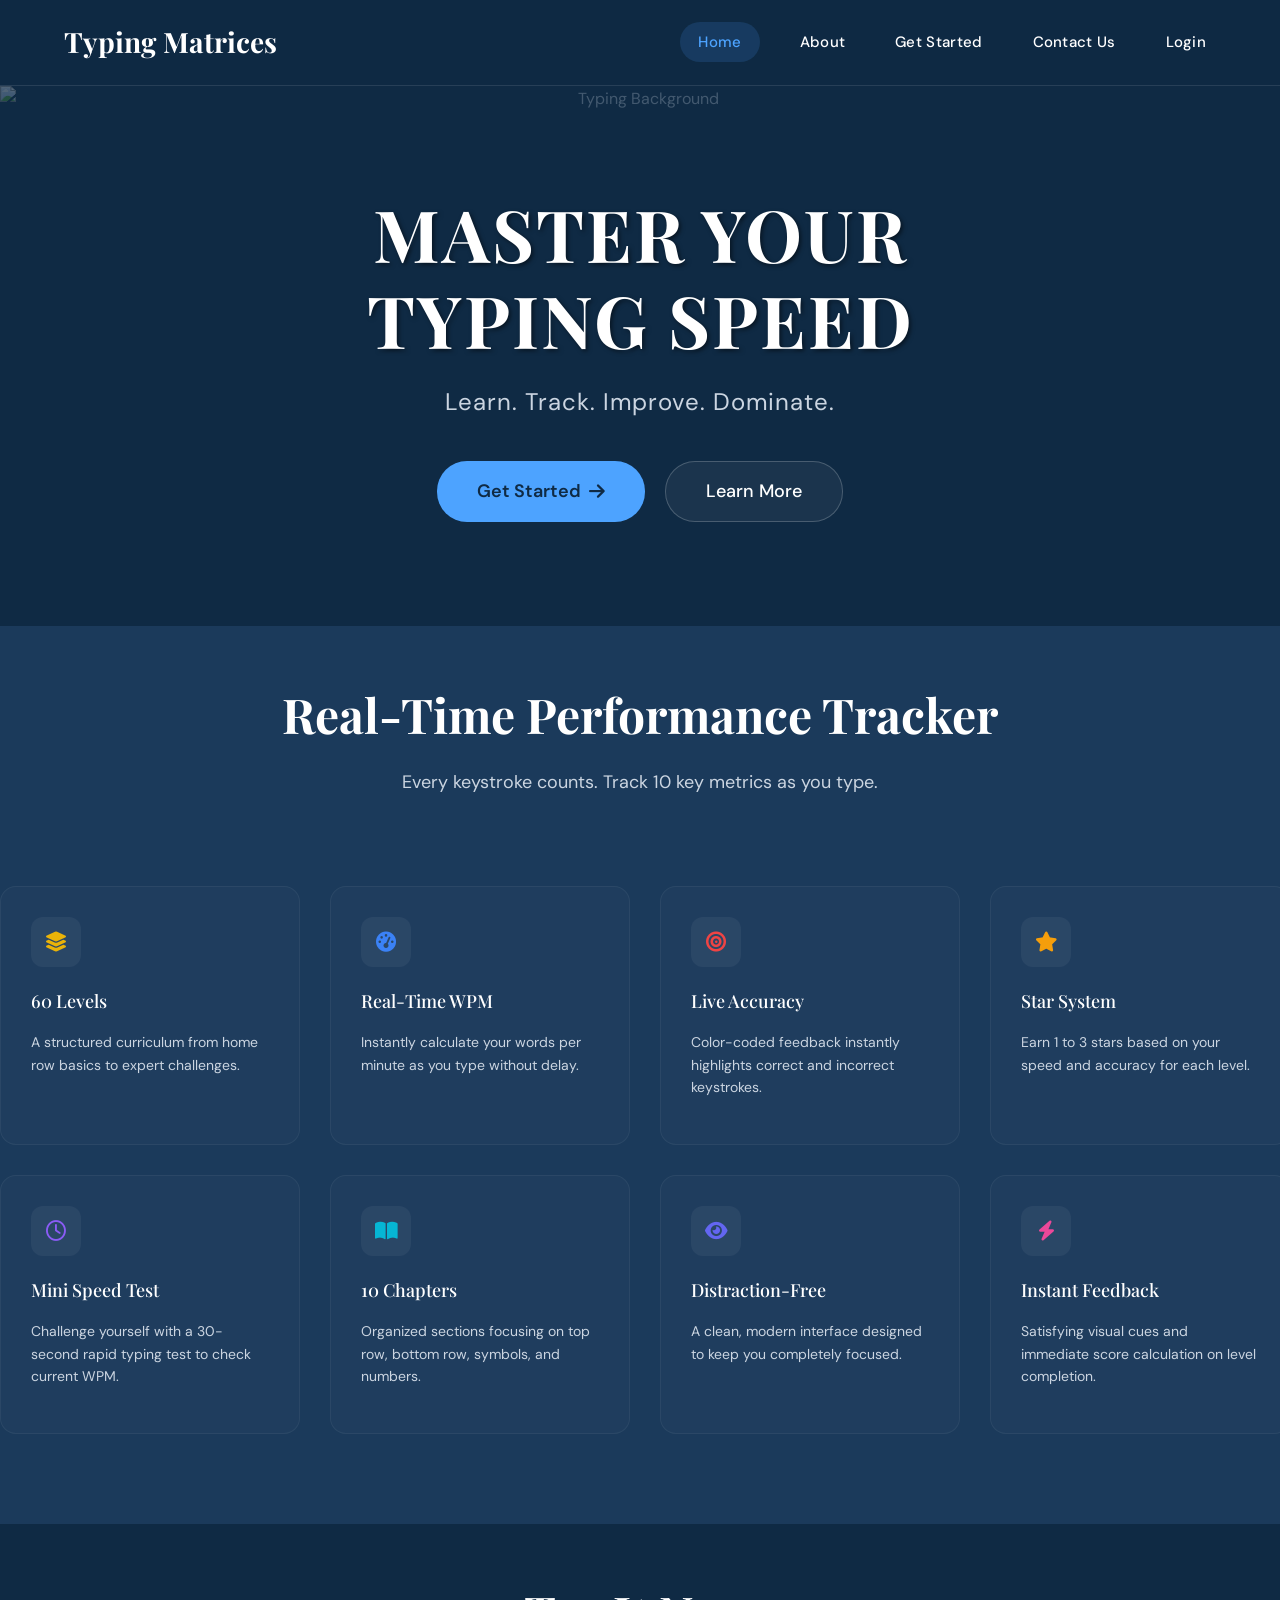
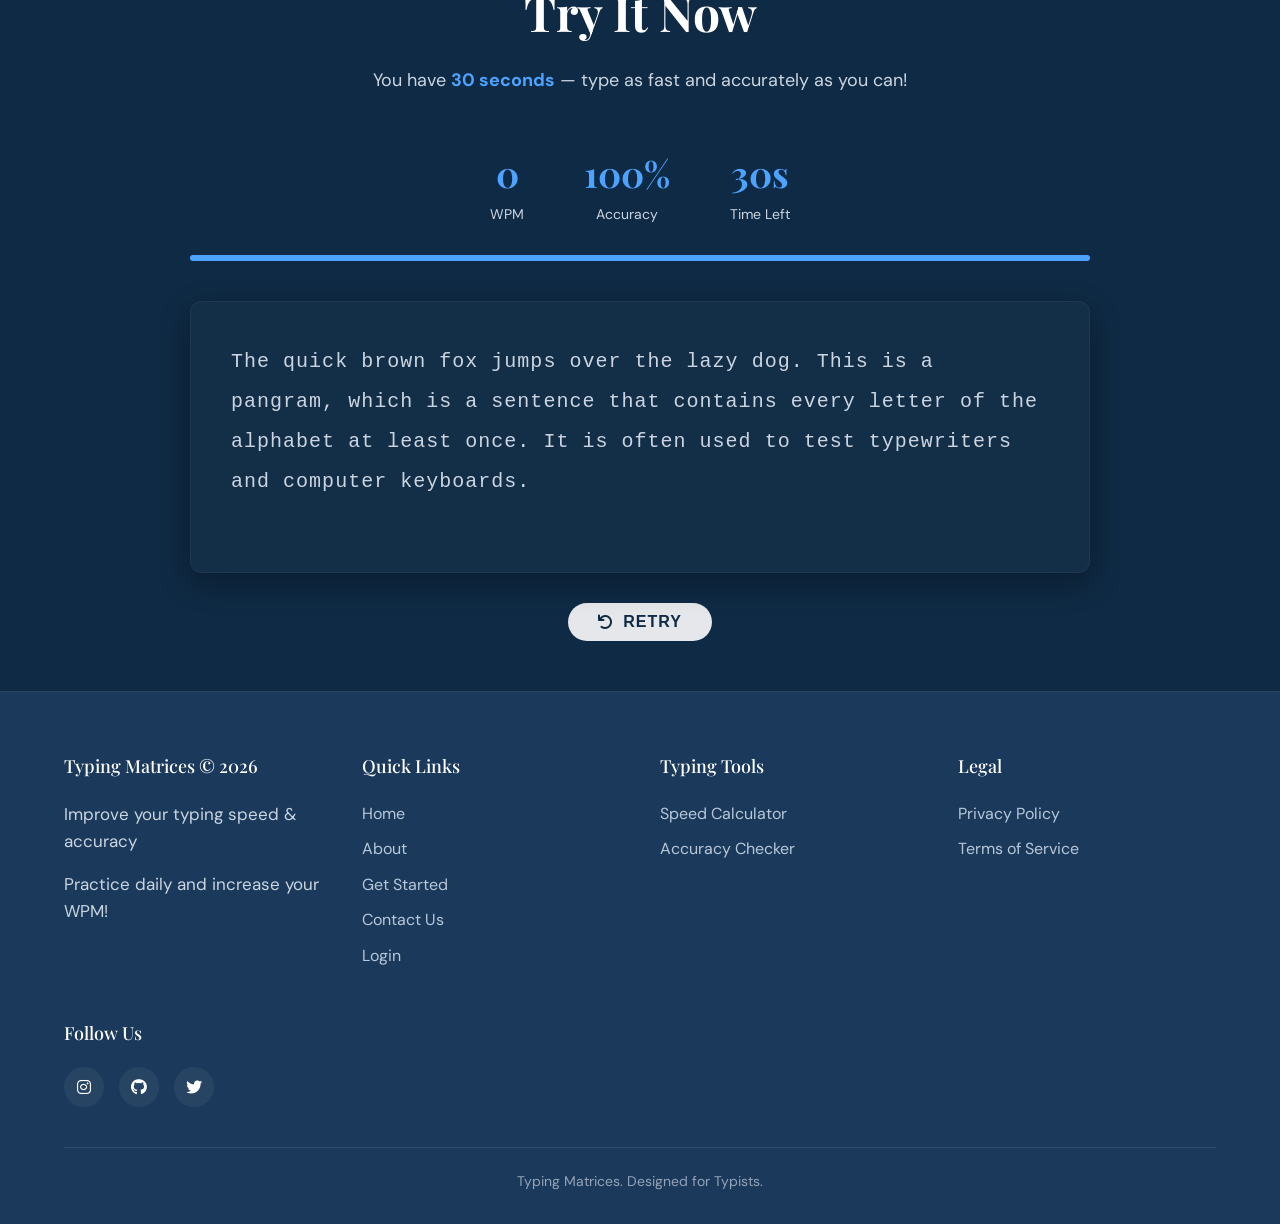
==== index.html @ b95aabd3 "Initial commit" ====
<!DOCTYPE html>
<html lang="en">
<head>
  <meta charset="UTF-8">
  <meta name="viewport" content="width=device-width, initial-scale=1.0">
  <title>Typing Matrices | Speed Typing Test</title>
  <meta name="description" content="Master your Typing Speed. Learn, track, and improve with Typing Matrices.">
  <link rel="stylesheet" href="css/style.css">
  <style>
    /* Home specific styles */
    /* Hero Slider */
    .hero {
      position: relative;
      height: 60vh;
      min-height: 450px;
      overflow: hidden;
      display: flex;
      align-items: center;
      justify-content: center;
      text-align: center;
    }
    
    .section {
      padding: 50px 0;
    }

    .hero-slider {
      position: absolute;
      top: 0; left: 0; width: 100%; height: 100%;
      z-index: -1;
    }

    .hero-slider img {
      width: 100%; height: 100%;
      object-fit: cover;
      opacity: 0;
      transition: opacity 1s ease-in-out;
      position: absolute;
      top: 0; left: 0;
    }

    .hero-slider img.active {
      opacity: 0.4;
    }
    
    .hero-overlay {
      position: absolute;
      top: 0; left: 0; width: 100%; height: 100%;
      background: linear-gradient(to bottom, rgba(15, 42, 68, 0.3), var(--bg-primary));
      z-index: -1;
    }

    .hero-content {
      z-index: 1;
      max-width: 800px;
      padding: 0 20px;
    }

    .hero-buttons {
      margin-top: 30px;
      display: flex;
      gap: 20px;
      justify-content: center;
    }

    /* Performance Tracker Carousel */
    .performance-section {
      background: var(--bg-secondary);
      overflow: hidden;
    }
    
    .marquee-container {
      width: 100%;
      overflow: hidden;
      display: flex;
      flex-direction: column;
      gap: 30px;
      padding: 40px 0;
    }

    .marquee-row {
      display: flex;
      width: max-content;
      gap: 30px;
    }

    .marquee-left {
      animation: marqueeLeft 30s linear infinite;
    }
    .marquee-left:hover {
      animation-play-state: paused;
    }

    .marquee-right {
      animation: marqueeRight 30s linear infinite;
    }
    .marquee-right:hover {
      animation-play-state: paused;
    }

    @keyframes marqueeLeft {
      0% { transform: translateX(0); }
      100% { transform: translateX(-50%); }
    }

    @keyframes marqueeRight {
      0% { transform: translateX(-50%); }
      100% { transform: translateX(0); }
    }
    
    .tracker-card {
      min-width: 300px;
      scroll-snap-align: center;
      text-align: center;
      cursor: pointer;
    }

    .tracker-card i {
      font-size: 40px;
      color: var(--accent);
      margin-bottom: 20px;
      transition: var(--transition);
    }
    
    .tracker-card:hover i {
      transform: scale(1.1);
    }

    .tracker-card.active-glow {
      border-color: var(--accent);
      box-shadow: 0 0 20px rgba(77, 163, 255, 0.4);
      transform: scale(1.05);
    }

    /* Mini Typing Test */
    .test-section {
      position: relative;
    }
    
    .typing-box {
      background: var(--bg-secondary);
      border-radius: 20px;
      padding: 40px;
      margin-top: 40px;
      box-shadow: 0 10px 30px rgba(0,0,0,0.3);
      border: 1px solid rgba(255,255,255,0.05);
    }

    .paragraph-display {
      font-size: 24px;
      line-height: 1.8;
      margin-bottom: 30px;
      color: var(--text-secondary);
      font-family: monospace;
      letter-spacing: 1px;
      user-select: none;
    }

    .paragraph-display span.correct { color: #4ade80; }
    .paragraph-display span.incorrect { color: #f87171; background: rgba(248, 113, 113, 0.2); border-radius: 3px; }
    .paragraph-display span.current { border-bottom: 2px solid var(--accent); color: var(--text-primary); }

    .typing-input {
      width: 100%;
      background: transparent;
      border: 2px solid rgba(255,255,255,0.1);
      border-radius: 10px;
      padding: 20px;
      font-size: 20px;
      color: var(--text-primary);
      font-family: monospace;
      transition: var(--transition);
      outline: none;
    }

    .typing-input:focus {
      border-color: var(--accent);
      box-shadow: 0 0 15px rgba(77, 163, 255, 0.2);
    }

    /* Hero Section Update */
    .hero-title {
      font-family: 'Playfair Display', serif;
      font-size: 72px;
      font-weight: 700;
      text-transform: uppercase;
      letter-spacing: 2px;
      margin-bottom: 20px;
      text-shadow: 2px 2px 4px rgba(0,0,0,0.5);
    }
    
    .hero-subtitle {
      font-size: 24px;
      font-weight: 400;
      margin-bottom: 40px;
      letter-spacing: 1px;
    }

    .hero-btn-primary {
      background: #4DA3FF;
      color: #0F2A44;
      font-weight: 600;
      padding: 15px 40px;
      border-radius: 30px;
      font-size: 18px;
    }

    .hero-btn-secondary {
      background: rgba(255,255,255,0.05);
      border: 1px solid rgba(255,255,255,0.2);
      backdrop-filter: blur(5px);
      padding: 15px 40px;
      border-radius: 30px;
      font-size: 18px;
    }

    /* Section Titles */
    .section-title {
      font-family: 'Playfair Display', serif;
      font-size: 48px;
      font-weight: 700;
      margin-bottom: 15px;
    }
    
    .section-subtitle {
      font-size: 18px;
      color: var(--text-secondary);
      margin-bottom: 50px;
    }

    /* Tracker Cards Updates */
    .tracker-card {
      width: 300px;
      background: rgba(255,255,255,0.02);
      border: 1px solid rgba(255,255,255,0.05);
      border-radius: 16px;
      padding: 30px;
      text-align: left;
      cursor: pointer;
      transition: var(--transition);
      flex-shrink: 0;
    }

    .tracker-card-icon {
      width: 50px;
      height: 50px;
      background: rgba(255,255,255,0.05);
      border-radius: 12px;
      display: flex;
      align-items: center;
      justify-content: center;
      margin-bottom: 20px;
    }

    .tracker-card-icon i {
      font-size: 20px;
      margin: 0;
    }

    .tracker-card h3 {
      font-size: 18px;
      margin-bottom: 15px;
      color: var(--text-primary);
    }
    
    .tracker-card p {
      font-size: 14px;
      color: var(--text-secondary);
      line-height: 1.6;
    }

    .tracker-card:hover {
      background: rgba(255,255,255,0.05);
      transform: translateY(-5px);
    }

    /* Mini Typing Test Updates */
    .stats-top {
      display: flex;
      justify-content: center;
      gap: 60px;
      margin-bottom: 30px;
    }

    .stat-top-item {
      text-align: center;
    }

    .stat-top-value {
      font-family: 'Playfair Display', serif;
      font-size: 36px;
      font-weight: 700;
      color: #4DA3FF;
    }

    .stat-top-label {
      font-size: 14px;
      color: var(--text-secondary);
    }

    .typing-box-wrapper {
      max-width: 900px;
      margin: 0 auto;
      position: relative;
    }

    .typing-progress-line {
      height: 6px;
      background: #4DA3FF;
      border-radius: 4px;
      margin-bottom: 20px;
    }

    .typing-box {
      background: rgba(255,255,255,0.02);
      border-radius: 12px;
      padding: 40px;
      border: 1px solid rgba(255,255,255,0.05);
      position: relative;
      cursor: text;
    }

    .paragraph-display {
      font-size: 20px;
      line-height: 2;
      color: var(--text-secondary);
      font-family: 'Courier New', Courier, monospace;
      letter-spacing: 1px;
      user-select: none;
      text-align: left;
    }

    .paragraph-display span.correct { color: #fff; }
    .paragraph-display span.incorrect { color: #f87171; }
    .paragraph-display span.current { 
      border-left: 2px solid #4DA3FF; 
      color: #fff;
    }

    .typing-input {
      position: absolute;
      opacity: 0;
      top: 0;
      left: 0;
      width: 100%;
      height: 100%;
      z-index: 10;
      cursor: text;
    }

    .controls {
      text-align: center;
      margin-top: 30px;
    }

    .btn-retry {
      background: #E5E7EB;
      color: #0F2A44;
      font-weight: 600;
      padding: 10px 30px;
      border-radius: 20px;
      letter-spacing: 1px;
    }

    @media (max-width: 768px) {
      .hero-title { font-size: 40px; }
      .section-title { font-size: 32px; }
      .stats-top { gap: 30px; }
      .stat-top-value { font-size: 28px; }
    }
  </style>
</head>
<body>

  <!-- Header -->
  <header class="navbar">
    <div class="brand-name">Typing Matrices</div>
    <div class="menu-toggle" id="mobile-menu"><i class="fas fa-bars"></i></div>
    <nav class="nav-links" id="nav-links">
      <a href="index.html" class="active">Home</a>
      <a href="about.html">About</a>
      <a href="getstarted.html">Get Started</a>
      <a href="contact.html">Contact Us</a>
      <a href="login.html">Login</a>
    </nav>
  </header>

  <!-- Section A: Hero Slider -->
  <section class="hero">
    <div class="hero-slider" id="hero-slider">
      <!-- Images injected by JS -->
    </div>
    <div class="hero-overlay"></div>
    <div class="hero-content animate-fade">
      <h1 class="hero-title">MASTER YOUR TYPING SPEED</h1>
      <p class="hero-subtitle">Learn. Track. Improve. Dominate.</p>
      <div class="hero-buttons">
        <a href="getstarted.html" class="btn hero-btn-primary">Get Started <i class="fas fa-arrow-right"></i></a>
        <a href="about.html" class="btn btn-outline hero-btn-secondary">Learn More</a>
      </div>
    </div>
  </section>

  <!-- Section B: Performance Tracker -->
  <section class="section performance-section">
    <div class="text-center">
      <h2 class="section-title">Real-Time Performance Tracker</h2>
      <p class="section-subtitle">Every keystroke counts. Track 10 key metrics as you type.</p>
    </div>
    <div class="marquee-container" id="marquee-container">
      <div class="marquee-row marquee-left" id="marquee-top">
        <!-- Cards injected by JS -->
      </div>
      <div class="marquee-row marquee-right" id="marquee-bottom">
        <!-- Cards injected by JS -->
      </div>
    </div>
  </section>

  <!-- Section C: Mini Typing Test -->
  <section class="section test-section container">
    <div class="text-center">
      <h2 class="section-title">Try It Now</h2>
      <p class="section-subtitle">You have <span style="color: #4DA3FF; font-weight: bold;">30 seconds</span> — type as fast and accurately as you can!</p>
    </div>
    
    <div class="stats-top">
      <div class="stat-top-item">
        <div class="stat-top-value" id="wpm-display">0</div>
        <div class="stat-top-label">WPM</div>
      </div>
      <div class="stat-top-item">
        <div class="stat-top-value" id="accuracy-display">100%</div>
        <div class="stat-top-label">Accuracy</div>
      </div>
      <div class="stat-top-item">
        <div class="stat-top-value" id="mini-timer">30s</div>
        <div class="stat-top-label">Time Left</div>
      </div>
    </div>

    <div class="typing-box-wrapper">
      <div class="typing-progress-line"></div>
      <div class="typing-box">
        <div class="paragraph-display" id="paragraph-display"></div>
        <input type="text" class="typing-input" id="typing-input" placeholder="" autocomplete="off">
      </div>
    </div>
    
    <div class="controls">
      <button class="btn btn-retry" id="refresh-btn"><i class="fas fa-undo"></i> RETRY</button>
    </div>
  </section>

  <!-- Footer -->
  <footer>
    <div class="container">
      <div class="footer-container">
        <div class="footer-col">
          <h4>Typing Matrices &copy; 2026</h4>
          <p>Improve your typing speed & accuracy</p>
          <p>Practice daily and increase your WPM!</p>
        </div>
        <div class="footer-col">
          <h4>Quick Links</h4>
          <ul>
            <li><a href="index.html">Home</a></li>
            <li><a href="about.html">About</a></li>
            <li><a href="getstarted.html">Get Started</a></li>
            <li><a href="contact.html">Contact Us</a></li>
            <li><a href="login.html">Login</a></li>
          </ul>
        </div>
        <div class="footer-col">
          <h4>Typing Tools</h4>
          <ul>
            <li><a href="#">Speed Calculator</a></li>
            <li><a href="#">Accuracy Checker</a></li>
          </ul>
        </div>
        <div class="footer-col">
          <h4>Legal</h4>
          <ul>
            <li><a href="#">Privacy Policy</a></li>
            <li><a href="#">Terms of Service</a></li>
          </ul>
        </div>
        <div class="footer-col">
          <h4>Follow Us</h4>
          <div class="social-links">
            <a href="#"><i class="fab fa-instagram"></i></a>
            <a href="#"><i class="fab fa-github"></i></a>
            <a href="#"><i class="fab fa-twitter"></i></a>
          </div>
        </div>
      </div>
      <div class="footer-bottom">
        <small>Typing Matrices. Designed for Typists.</small>
      </div>
    </div>
  </footer>

  <script src="js/main.js"></script>
</body>
</html>
---- css/style.css ----
@import url('https://fonts.googleapis.com/css2?family=DM+Sans:wght@400;500;700&family=Playfair+Display:wght@400;500;700&display=swap');
@import url('https://cdnjs.cloudflare.com/ajax/libs/font-awesome/6.0.0/css/all.min.css');

:root {
  --bg-primary: #0F2A44;
  --bg-secondary: #1B3A5B;
  --text-primary: #FFFFFF;
  --text-secondary: #cbd5e1;
  --text-accent: #B8C7D9;
  --btn-bg: #E5E7EB;
  --btn-text: #0F2A44;
  --accent: #4DA3FF;
  --text-small: #94a3b8;
  --font-main: 'DM Sans', sans-serif;
  --font-heading: 'Playfair Display', serif;
  --transition: all 0.3s ease;
}

* {
  margin: 0;
  padding: 0;
  box-sizing: border-box;
}

body {
  font-family: var(--font-main);
  background-color: var(--bg-primary);
  color: var(--text-secondary);
  line-height: 1.6;
  overflow-x: hidden;
}

h1, h2, h3, h4, h5, h6 {
  font-family: var(--font-heading);
  color: var(--text-primary);
  margin-bottom: 16px;
}

h1 { font-size: 68px; font-weight: 400; line-height: 1.2; }
h2 { font-size: 40px; font-weight: 500; }
h3 { font-size: 26px; font-weight: 500; }
h4 { font-size: 20px; font-weight: 500; }
p  { font-size: 17px; color: var(--text-secondary); margin-bottom: 1rem; }
small { font-size: 14px; color: var(--text-small); }
a { color: var(--text-primary); text-decoration: none; transition: var(--transition); }
ul { list-style: none; }

/* Buttons */
.btn {
  display: inline-flex;
  align-items: center;
  justify-content: center;
  gap: 8px;
  background-color: var(--btn-bg);
  color: var(--btn-text);
  padding: 12px 28px;
  font-size: 16px;
  font-weight: 500;
  border-radius: 30px;
  border: none;
  cursor: pointer;
  transition: var(--transition);
}

.btn:hover {
  background-color: var(--accent);
  color: var(--text-primary);
  box-shadow: 0 4px 15px rgba(77, 163, 255, 0.4);
}

.btn-outline {
  background: transparent;
  border: 2px solid var(--btn-bg);
  color: var(--text-primary);
}

.btn-outline:hover {
  background-color: var(--accent);
  border-color: var(--accent);
  color: var(--text-primary);
}

/* Header Navbar */
.navbar {
  position: sticky;
  top: 0;
  z-index: 1000;
  background-color: rgba(15, 42, 68, 0.95);
  backdrop-filter: blur(10px);
  border-bottom: 1px solid rgba(255,255,255,0.1);
  display: flex;
  justify-content: space-between;
  align-items: center;
  padding: 20px 5%;
}

.brand-name {
  font-family: var(--font-heading);
  color: var(--text-primary);
  font-size: 28px;
  font-weight: 700;
}

.nav-links {
  display: flex;
  gap: 30px;
}

.nav-links a {
  font-size: 15px;
  font-weight: 500;
  letter-spacing: 0.3px;
  position: relative;
  padding: 8px 10px;
}

.nav-links a::after {
  content: '';
  position: absolute;
  width: 0;
  height: 2px;
  background: var(--accent);
  bottom: 0;
  left: 0;
  transition: var(--transition);
}

.nav-links a:hover::after, .nav-links a.active::after {
  width: 100%;
}
.nav-links a.active {
  background: rgba(77, 163, 255, 0.15);
  color: var(--accent);
  padding: 8px 18px;
  border-radius: 20px;
}

.nav-links a.active::after {
  display: none;
}

.menu-toggle {
  display: none;
  font-size: 24px;
  color: var(--text-primary);
  cursor: pointer;
}

/* Footer */
footer {
  background-color: var(--bg-secondary);
  padding: 60px 5% 30px;
  border-top: 1px solid rgba(255,255,255,0.05);
}

.footer-container {
  display: grid;
  grid-template-columns: repeat(auto-fit, minmax(200px, 1fr));
  gap: 40px;
  margin-bottom: 40px;
}

.footer-col h4 {
  margin-bottom: 20px;
  font-size: 18px;
}

.footer-col ul li {
  margin-bottom: 10px;
}

.footer-col a {
  color: var(--text-accent);
}

.footer-col a:hover {
  color: var(--accent);
  padding-left: 5px;
}

.footer-bottom {
  text-align: center;
  padding-top: 20px;
  border-top: 1px solid rgba(255,255,255,0.1);
}

.social-links {
  display: flex;
  gap: 15px;
}

.social-links a {
  display: inline-flex;
  align-items: center;
  justify-content: center;
  width: 40px;
  height: 40px;
  background: rgba(255,255,255,0.05);
  border-radius: 50%;
  color: var(--text-primary);
}

.social-links a:hover {
  background: var(--accent);
  transform: translateY(-3px);
}

/* Utilities */
.section {
  padding: 80px 5%;
}

.text-center {
  text-align: center;
}

.container {
  max-width: 1200px;
  margin: 0 auto;
}

/* Glassmorphism Cards */
.glass-card {
  background: rgba(255, 255, 255, 0.03);
  backdrop-filter: blur(10px);
  border: 1px solid rgba(255, 255, 255, 0.05);
  border-radius: 16px;
  padding: 30px;
  transition: var(--transition);
}

.glass-card:hover {
  transform: translateY(-5px);
  border-color: rgba(77, 163, 255, 0.3);
  box-shadow: 0 10px 30px rgba(0,0,0,0.2);
}

/* Mobile Responsive */
@media (max-width: 768px) {
  h1 { font-size: 48px; }
  h2 { font-size: 32px; }
  .menu-toggle { display: block; }
  .nav-links {
    position: absolute;
    top: 100%;
    left: -100%;
    width: 100%;
    background: var(--bg-primary);
    flex-direction: column;
    text-align: center;
    padding: 20px 0;
    transition: var(--transition);
  }
  .nav-links.active {
    left: 0;
  }
  .nav-links a::after { display: none; }
}

/* Animations */
@keyframes fadeIn {
  from { opacity: 0; transform: translateY(20px); }
  to { opacity: 1; transform: translateY(0); }
}

.animate-fade {
  animation: fadeIn 0.8s ease forwards;
}
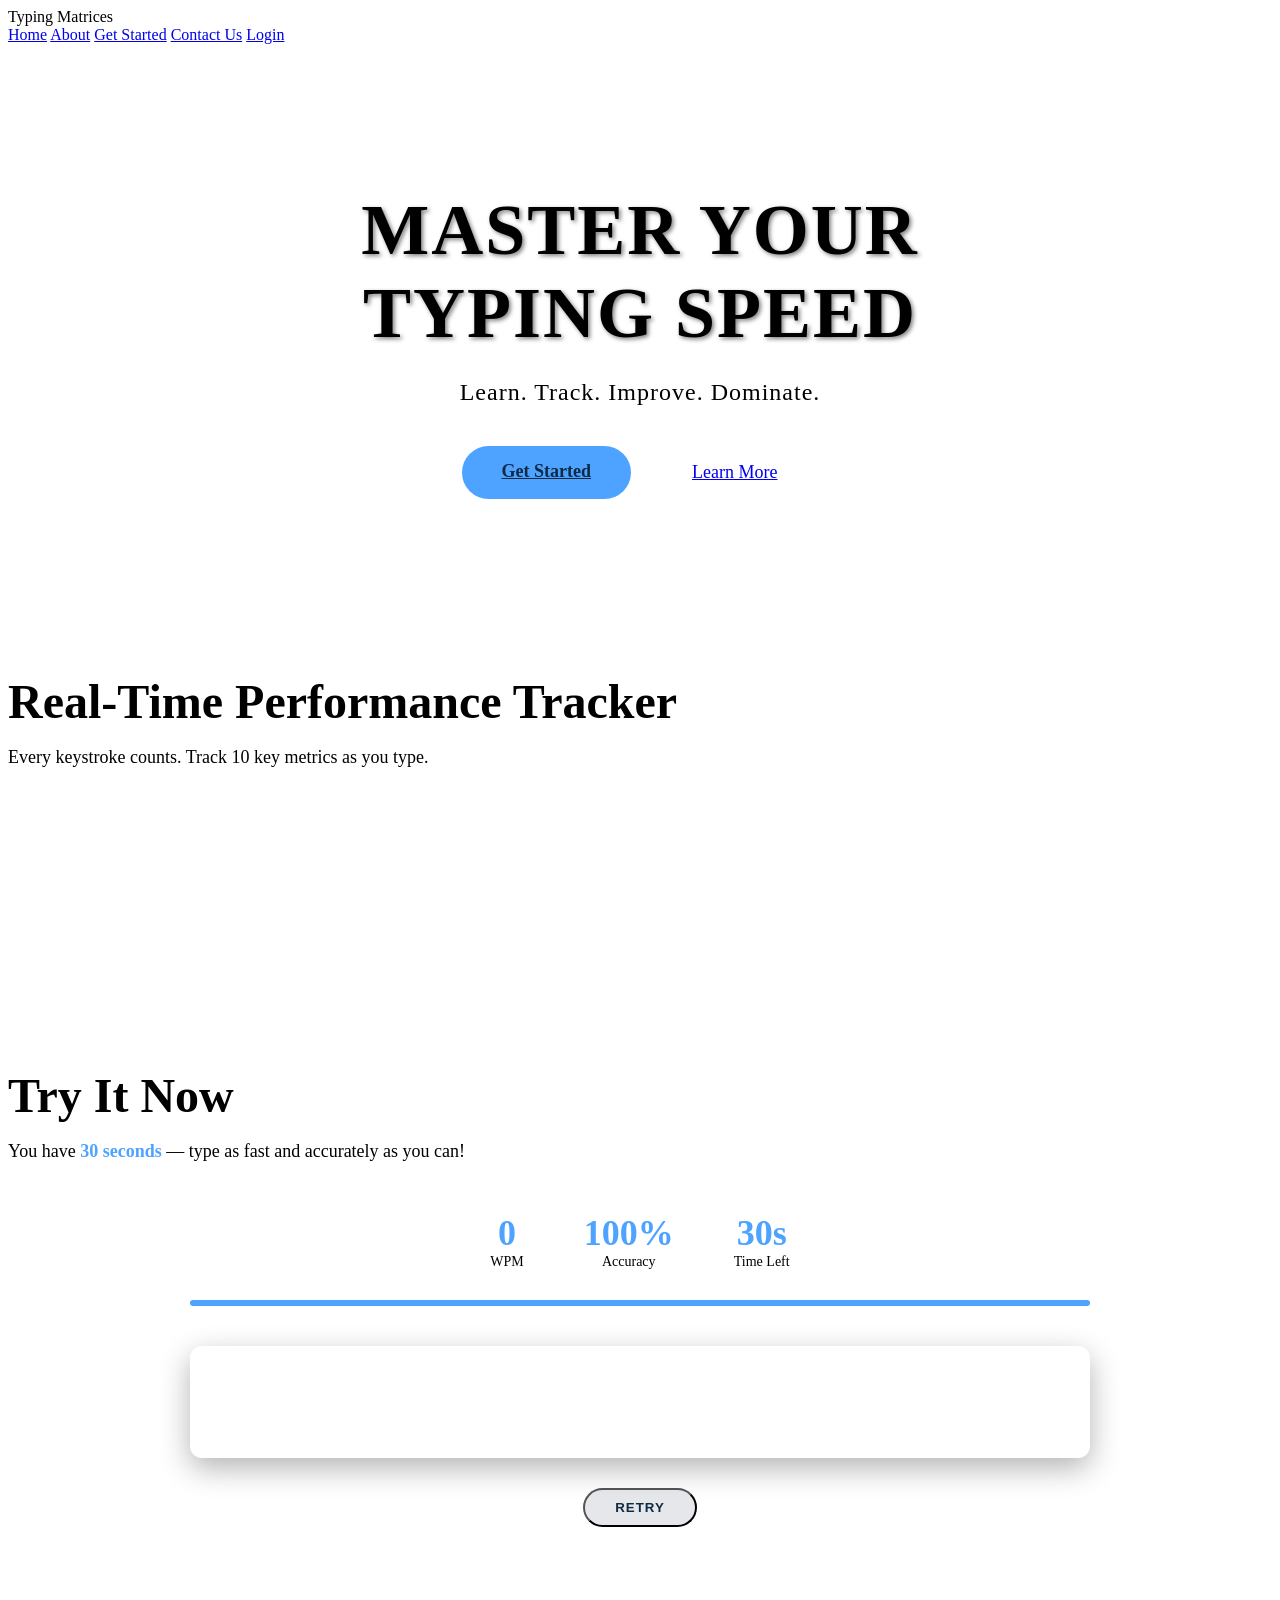
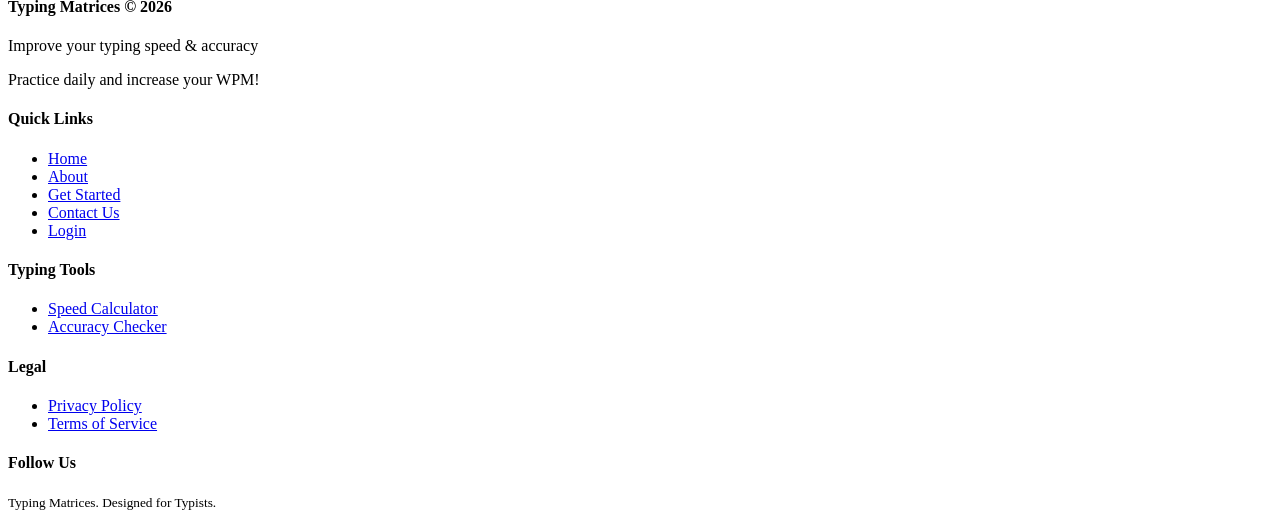
==== commit d74d52ad: "Update index.html" ====
--- a/index.html
+++ b/index.html
@@ -5,7 +5,7 @@
   <meta name="viewport" content="width=device-width, initial-scale=1.0">
   <title>Typing Matrices | Speed Typing Test</title>
   <meta name="description" content="Master your Typing Speed. Learn, track, and improve with Typing Matrices.">
-  <link rel="stylesheet" href="css/style.css">
+  <link rel="stylesheet" href="./style.css">
   <style>
     /* Home specific styles */
     /* Hero Slider */
@@ -500,6 +500,6 @@
     </div>
   </footer>
 
-  <script src="js/main.js"></script>
+  <script src="./script.js"></script>
 </body>
 </html>
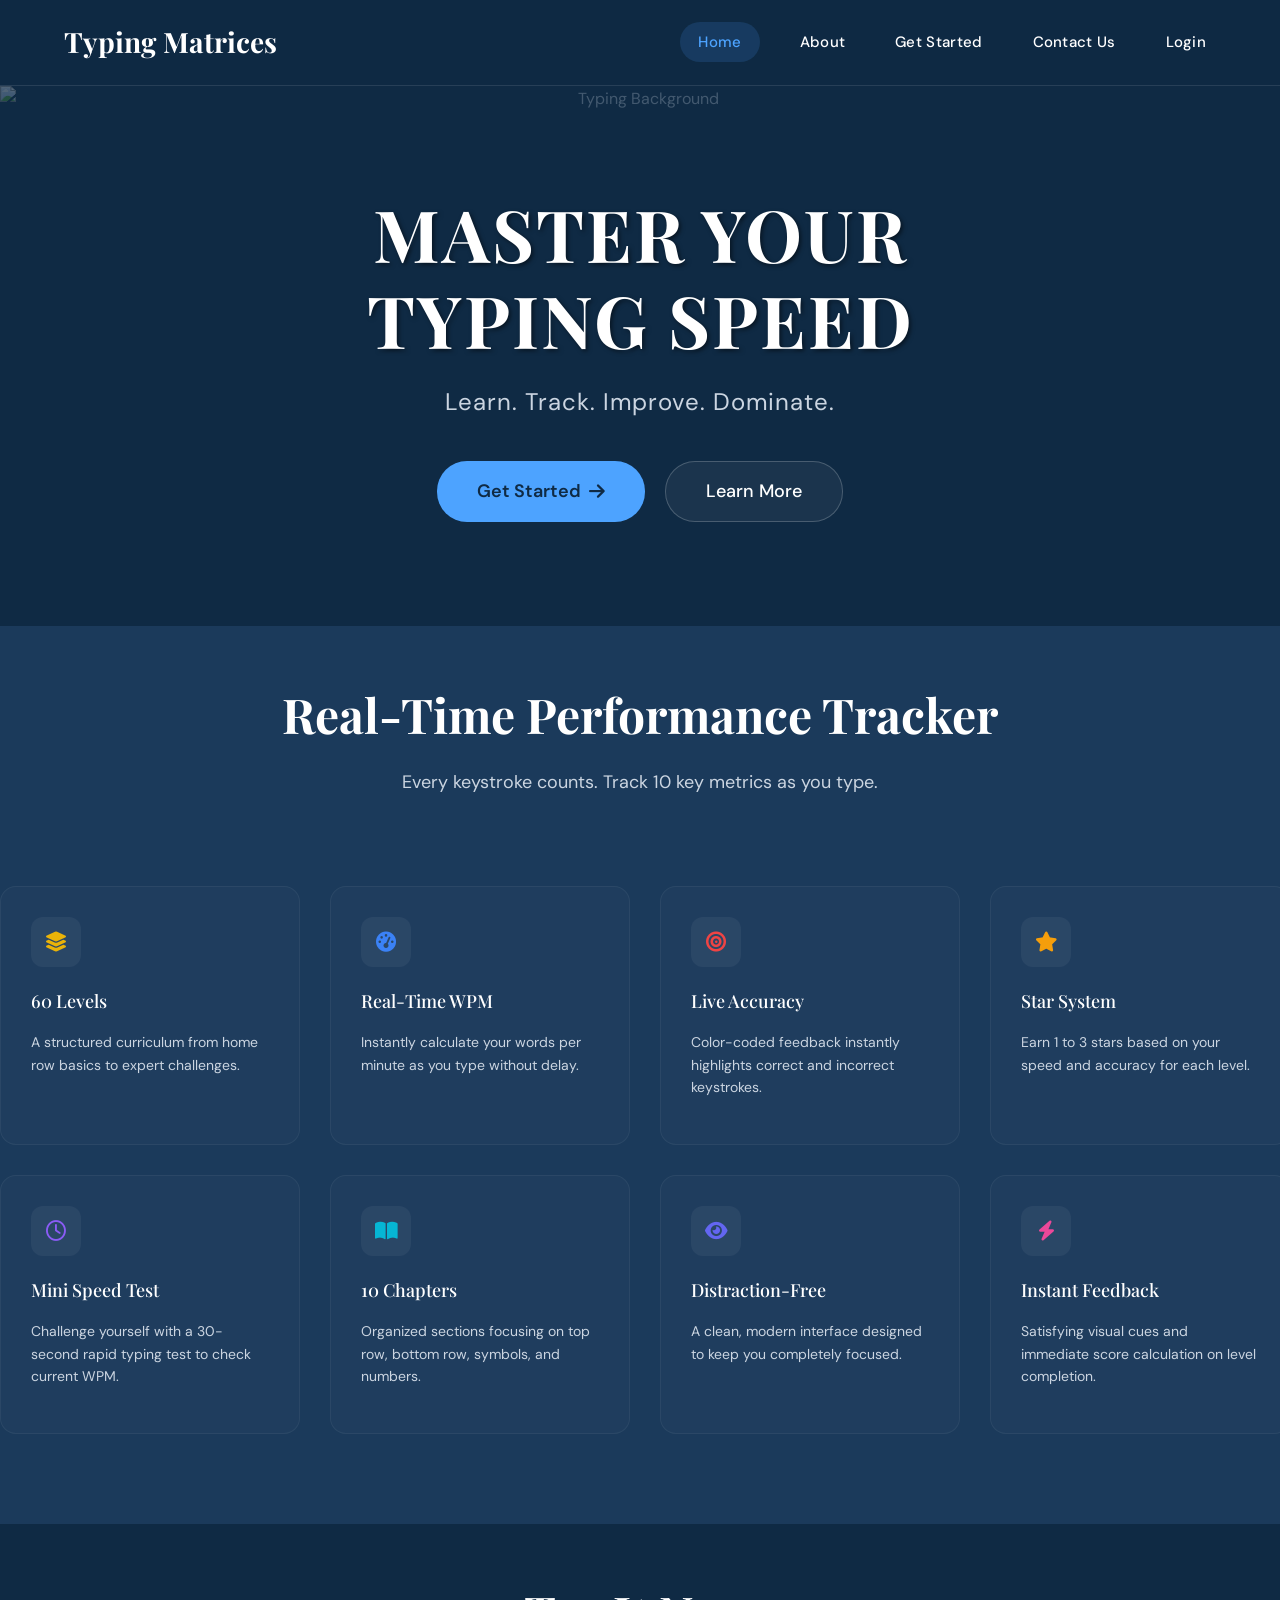
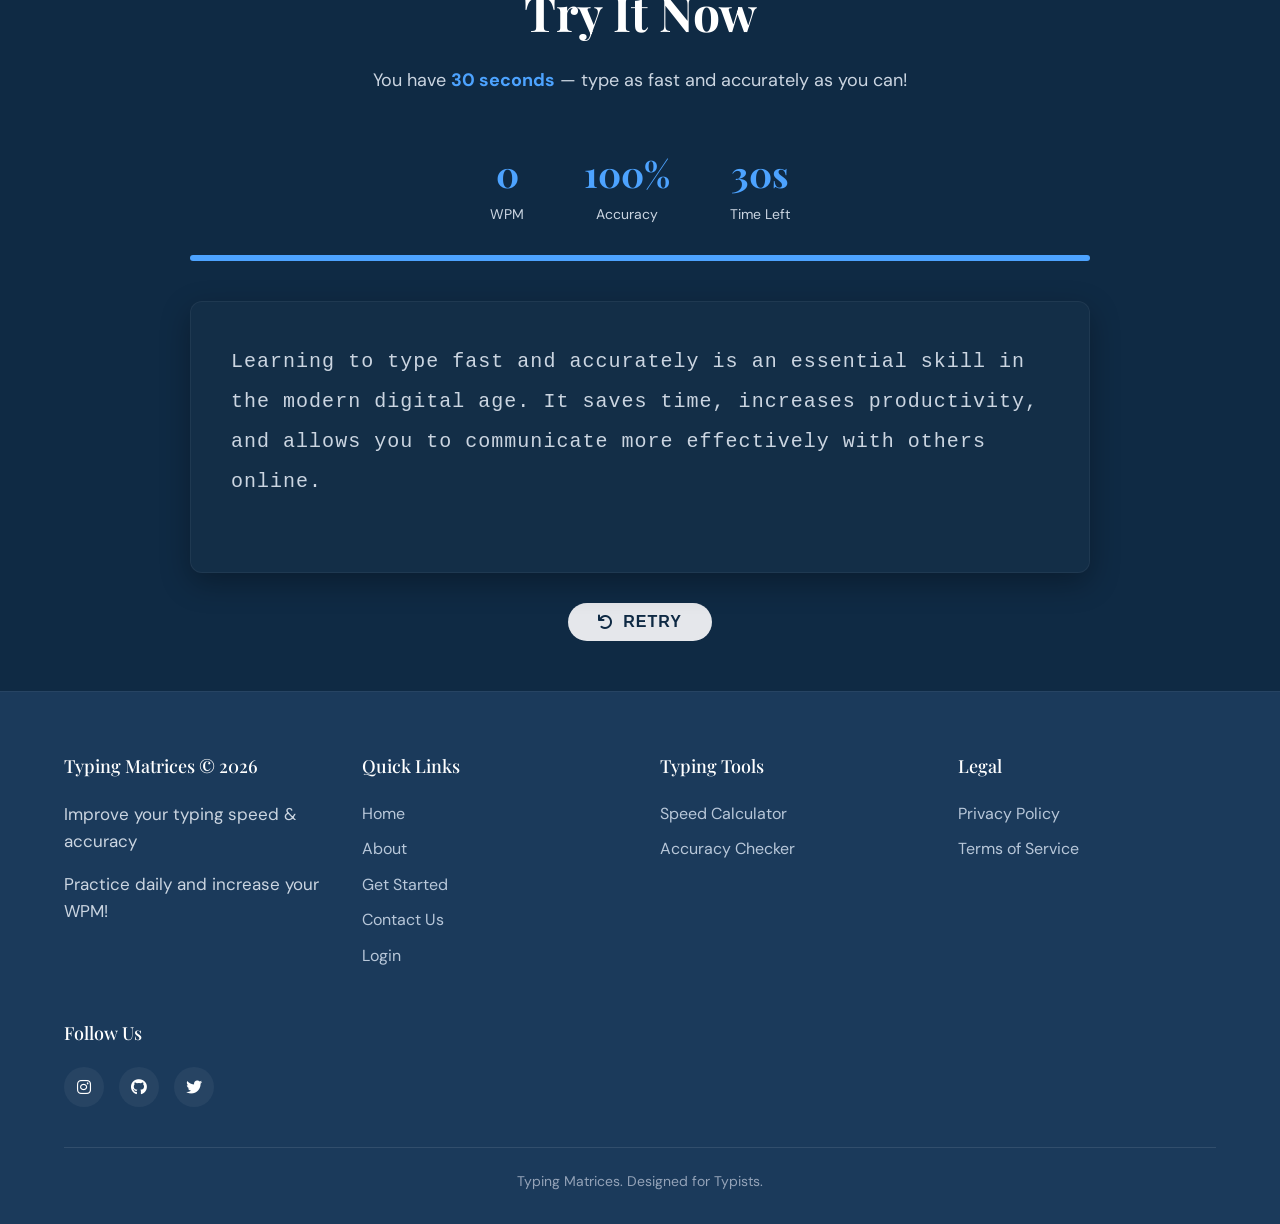
==== commit 46b9f907: "Update index.html" ====
--- a/index.html
+++ b/index.html
@@ -5,7 +5,7 @@
   <meta name="viewport" content="width=device-width, initial-scale=1.0">
   <title>Typing Matrices | Speed Typing Test</title>
   <meta name="description" content="Master your Typing Speed. Learn, track, and improve with Typing Matrices.">
-  <link rel="stylesheet" href="./style.css">
+  <link rel="stylesheet" href="./css/style.css">
   <style>
     /* Home specific styles */
     /* Hero Slider */
@@ -500,6 +500,6 @@
     </div>
   </footer>
 
-  <script src="./script.js"></script>
+  <script src="./js/main.js"></script>
 </body>
 </html>
--- a/css/style.css
+++ b/css/style.css
@@ -0,0 +1,268 @@
+@import url('https://fonts.googleapis.com/css2?family=DM+Sans:wght@400;500;700&family=Playfair+Display:wght@400;500;700&display=swap');
+@import url('https://cdnjs.cloudflare.com/ajax/libs/font-awesome/6.0.0/css/all.min.css');
+
+:root {
+  --bg-primary: #0F2A44;
+  --bg-secondary: #1B3A5B;
+  --text-primary: #FFFFFF;
+  --text-secondary: #cbd5e1;
+  --text-accent: #B8C7D9;
+  --btn-bg: #E5E7EB;
+  --btn-text: #0F2A44;
+  --accent: #4DA3FF;
+  --text-small: #94a3b8;
+  --font-main: 'DM Sans', sans-serif;
+  --font-heading: 'Playfair Display', serif;
+  --transition: all 0.3s ease;
+}
+
+* {
+  margin: 0;
+  padding: 0;
+  box-sizing: border-box;
+}
+
+body {
+  font-family: var(--font-main);
+  background-color: var(--bg-primary);
+  color: var(--text-secondary);
+  line-height: 1.6;
+  overflow-x: hidden;
+}
+
+h1, h2, h3, h4, h5, h6 {
+  font-family: var(--font-heading);
+  color: var(--text-primary);
+  margin-bottom: 16px;
+}
+
+h1 { font-size: 68px; font-weight: 400; line-height: 1.2; }
+h2 { font-size: 40px; font-weight: 500; }
+h3 { font-size: 26px; font-weight: 500; }
+h4 { font-size: 20px; font-weight: 500; }
+p  { font-size: 17px; color: var(--text-secondary); margin-bottom: 1rem; }
+small { font-size: 14px; color: var(--text-small); }
+a { color: var(--text-primary); text-decoration: none; transition: var(--transition); }
+ul { list-style: none; }
+
+/* Buttons */
+.btn {
+  display: inline-flex;
+  align-items: center;
+  justify-content: center;
+  gap: 8px;
+  background-color: var(--btn-bg);
+  color: var(--btn-text);
+  padding: 12px 28px;
+  font-size: 16px;
+  font-weight: 500;
+  border-radius: 30px;
+  border: none;
+  cursor: pointer;
+  transition: var(--transition);
+}
+
+.btn:hover {
+  background-color: var(--accent);
+  color: var(--text-primary);
+  box-shadow: 0 4px 15px rgba(77, 163, 255, 0.4);
+}
+
+.btn-outline {
+  background: transparent;
+  border: 2px solid var(--btn-bg);
+  color: var(--text-primary);
+}
+
+.btn-outline:hover {
+  background-color: var(--accent);
+  border-color: var(--accent);
+  color: var(--text-primary);
+}
+
+/* Header Navbar */
+.navbar {
+  position: sticky;
+  top: 0;
+  z-index: 1000;
+  background-color: rgba(15, 42, 68, 0.95);
+  backdrop-filter: blur(10px);
+  border-bottom: 1px solid rgba(255,255,255,0.1);
+  display: flex;
+  justify-content: space-between;
+  align-items: center;
+  padding: 20px 5%;
+}
+
+.brand-name {
+  font-family: var(--font-heading);
+  color: var(--text-primary);
+  font-size: 28px;
+  font-weight: 700;
+}
+
+.nav-links {
+  display: flex;
+  gap: 30px;
+}
+
+.nav-links a {
+  font-size: 15px;
+  font-weight: 500;
+  letter-spacing: 0.3px;
+  position: relative;
+  padding: 8px 10px;
+}
+
+.nav-links a::after {
+  content: '';
+  position: absolute;
+  width: 0;
+  height: 2px;
+  background: var(--accent);
+  bottom: 0;
+  left: 0;
+  transition: var(--transition);
+}
+
+.nav-links a:hover::after, .nav-links a.active::after {
+  width: 100%;
+}
+.nav-links a.active {
+  background: rgba(77, 163, 255, 0.15);
+  color: var(--accent);
+  padding: 8px 18px;
+  border-radius: 20px;
+}
+
+.nav-links a.active::after {
+  display: none;
+}
+
+.menu-toggle {
+  display: none;
+  font-size: 24px;
+  color: var(--text-primary);
+  cursor: pointer;
+}
+
+/* Footer */
+footer {
+  background-color: var(--bg-secondary);
+  padding: 60px 5% 30px;
+  border-top: 1px solid rgba(255,255,255,0.05);
+}
+
+.footer-container {
+  display: grid;
+  grid-template-columns: repeat(auto-fit, minmax(200px, 1fr));
+  gap: 40px;
+  margin-bottom: 40px;
+}
+
+.footer-col h4 {
+  margin-bottom: 20px;
+  font-size: 18px;
+}
+
+.footer-col ul li {
+  margin-bottom: 10px;
+}
+
+.footer-col a {
+  color: var(--text-accent);
+}
+
+.footer-col a:hover {
+  color: var(--accent);
+  padding-left: 5px;
+}
+
+.footer-bottom {
+  text-align: center;
+  padding-top: 20px;
+  border-top: 1px solid rgba(255,255,255,0.1);
+}
+
+.social-links {
+  display: flex;
+  gap: 15px;
+}
+
+.social-links a {
+  display: inline-flex;
+  align-items: center;
+  justify-content: center;
+  width: 40px;
+  height: 40px;
+  background: rgba(255,255,255,0.05);
+  border-radius: 50%;
+  color: var(--text-primary);
+}
+
+.social-links a:hover {
+  background: var(--accent);
+  transform: translateY(-3px);
+}
+
+/* Utilities */
+.section {
+  padding: 80px 5%;
+}
+
+.text-center {
+  text-align: center;
+}
+
+.container {
+  max-width: 1200px;
+  margin: 0 auto;
+}
+
+/* Glassmorphism Cards */
+.glass-card {
+  background: rgba(255, 255, 255, 0.03);
+  backdrop-filter: blur(10px);
+  border: 1px solid rgba(255, 255, 255, 0.05);
+  border-radius: 16px;
+  padding: 30px;
+  transition: var(--transition);
+}
+
+.glass-card:hover {
+  transform: translateY(-5px);
+  border-color: rgba(77, 163, 255, 0.3);
+  box-shadow: 0 10px 30px rgba(0,0,0,0.2);
+}
+
+/* Mobile Responsive */
+@media (max-width: 768px) {
+  h1 { font-size: 48px; }
+  h2 { font-size: 32px; }
+  .menu-toggle { display: block; }
+  .nav-links {
+    position: absolute;
+    top: 100%;
+    left: -100%;
+    width: 100%;
+    background: var(--bg-primary);
+    flex-direction: column;
+    text-align: center;
+    padding: 20px 0;
+    transition: var(--transition);
+  }
+  .nav-links.active {
+    left: 0;
+  }
+  .nav-links a::after { display: none; }
+}
+
+/* Animations */
+@keyframes fadeIn {
+  from { opacity: 0; transform: translateY(20px); }
+  to { opacity: 1; transform: translateY(0); }
+}
+
+.animate-fade {
+  animation: fadeIn 0.8s ease forwards;
+}
